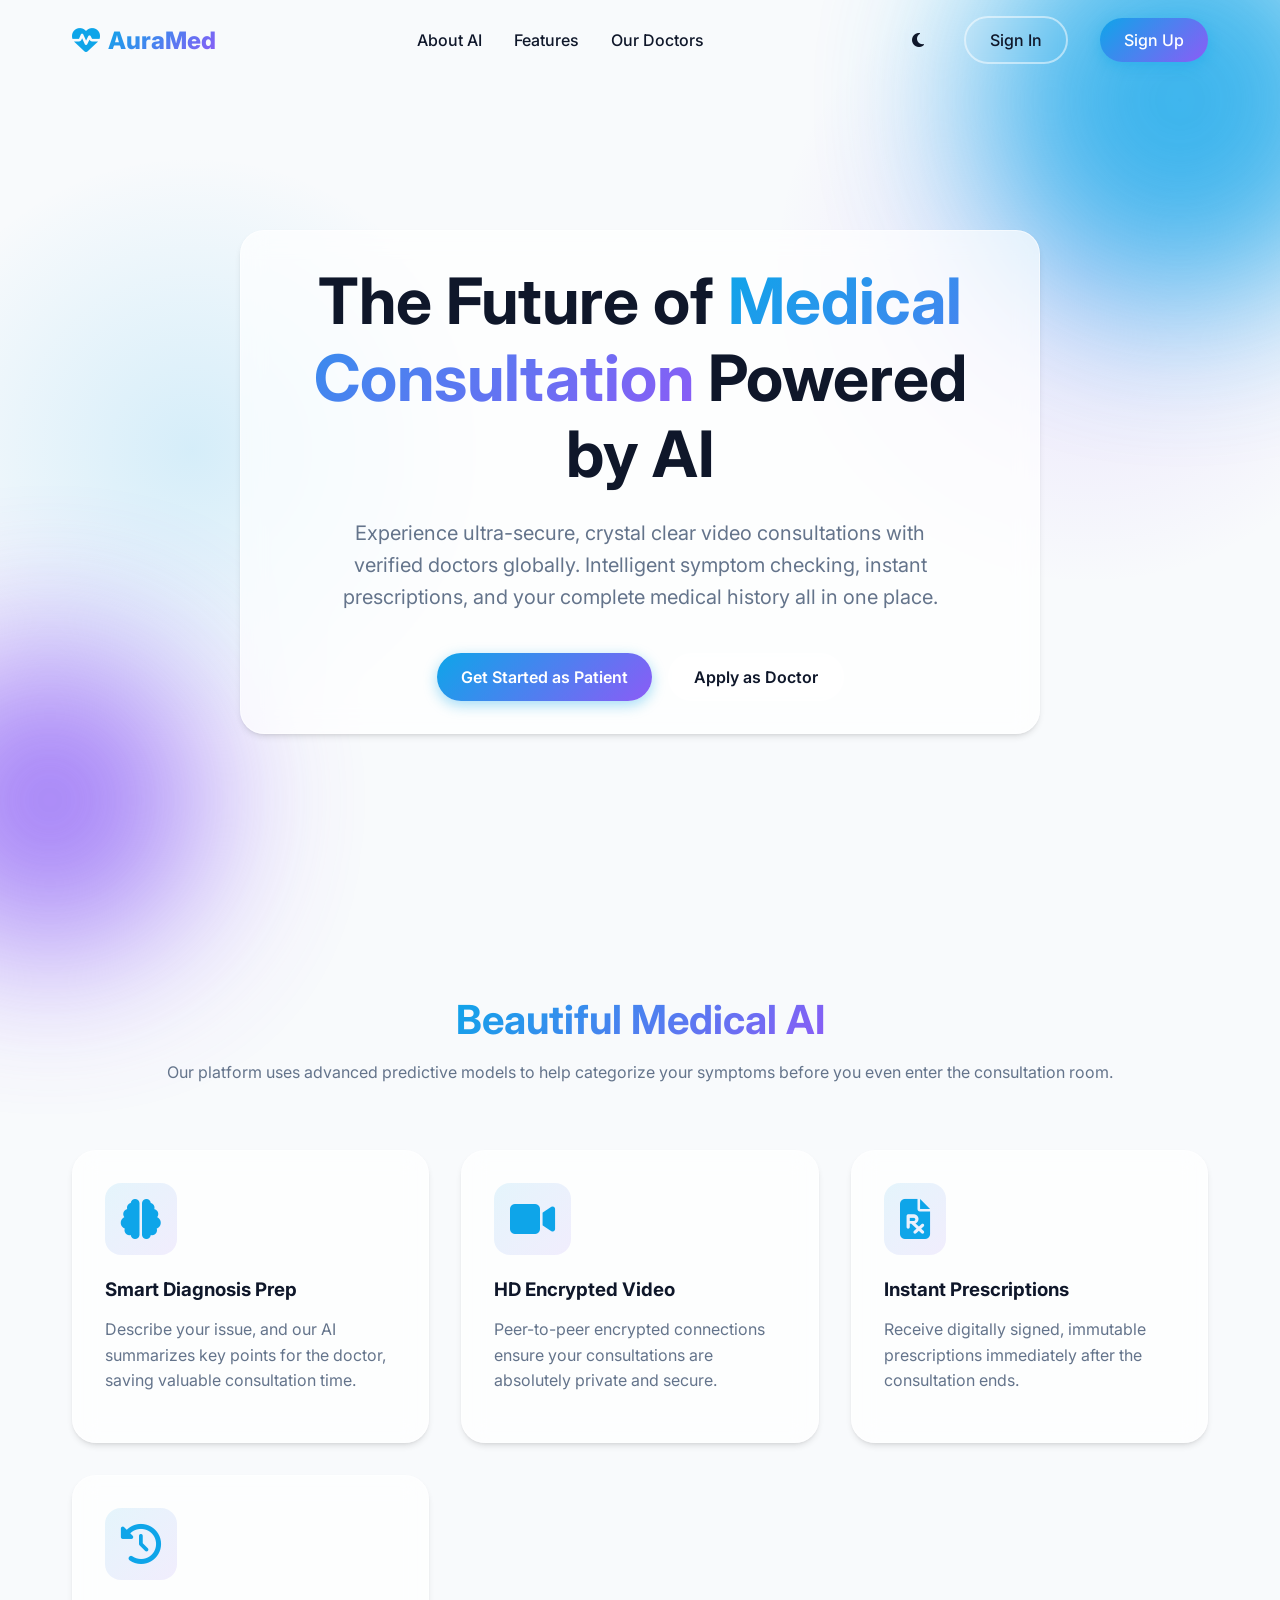
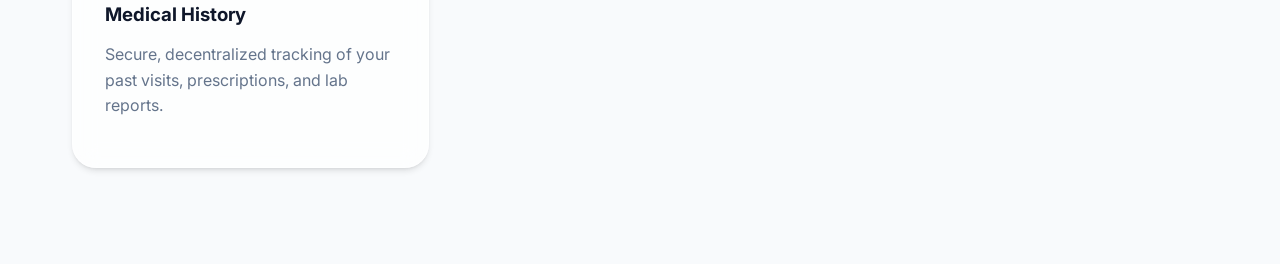
==== index.html @ 7fa6e5ea "feat: initialize frontend project with landing, login, and signup pages" ====
<!DOCTYPE html>
<html lang="en">
<head>
    <meta charset="UTF-8">
    <meta name="viewport" content="width=device-width, initial-scale=1.0">
    <title>AuraMed - Telemedicine Video Consultation Platform</title>
    
    <!-- Google Fonts -->
    <link rel="preconnect" href="https://fonts.googleapis.com">
    <link rel="preconnect" href="https://fonts.gstatic.com" crossorigin>
    <link href="https://fonts.googleapis.com/css2?family=Inter:wght@300;400;500;600;700;800&display=swap" rel="stylesheet">
    
    <!-- FontAwesome for Icons -->
    <link rel="stylesheet" href="https://cdnjs.cloudflare.com/ajax/libs/font-awesome/6.4.0/css/all.min.css">
    
    <!-- Main Styles -->
    <link rel="stylesheet" href="css/style.css">
</head>
<body data-theme="light">
    <!-- Animated Background Blobs -->
    <div class="blob blob-1"></div>
    <div class="blob blob-2"></div>

    <!-- Navigation Bar -->
    <nav id="navbar">
        <div class="nav-container">
            <a href="index.html" class="logo">
                <i class="fa-solid fa-heart-pulse"></i>
                <span class="text-gradient">AuraMed</span>
            </a>
            
            <div class="nav-links">
                <a href="#about">About AI</a>
                <a href="#features">Features</a>
                <a href="#doctors">Our Doctors</a>
            </div>
            
            <div class="nav-links">
                <button id="theme-toggle" class="btn btn-outline" style="border: none; padding: 0.5rem;"><i class="fa-solid fa-moon"></i></button>
                <a href="login.html" class="btn btn-outline">Sign In</a>
                <a href="signup.html" class="btn btn-primary">Sign Up</a>
            </div>
        </div>
    </nav>

    <!-- Hero Section -->
    <section class="hero" id="home">
        <div class="hero-content glass-card glass">
            <h1>The Future of <span class="text-gradient">Medical Consultation</span> Powered by AI</h1>
            <p>Experience ultra-secure, crystal clear video consultations with verified doctors globally. Intelligent symptom checking, instant prescriptions, and your complete medical history all in one place.</p>
            <div class="hero-buttons">
                <a href="signup.html" class="btn btn-primary">Get Started as Patient</a>
                <a href="signup.html?role=doctor" class="btn btn-outline">Apply as Doctor</a>
            </div>
        </div>
    </section>

    <!-- Medical AI About Section -->
    <section class="features" id="about">
        <div class="section-title">
            <h2><span class="text-gradient">Beautiful Medical AI</span></h2>
            <p>Our platform uses advanced predictive models to help categorize your symptoms before you even enter the consultation room.</p>
        </div>
        
        <div class="features-grid">
            <div class="feature-card glass-card glass">
                <i class="fa-solid fa-brain"></i>
                <h3>Smart Diagnosis Prep</h3>
                <p>Describe your issue, and our AI summarizes key points for the doctor, saving valuable consultation time.</p>
            </div>
            <div class="feature-card glass-card glass">
                <i class="fa-solid fa-video"></i>
                <h3>HD Encrypted Video</h3>
                <p>Peer-to-peer encrypted connections ensure your consultations are absolutely private and secure.</p>
            </div>
            <div class="feature-card glass-card glass">
                <i class="fa-solid fa-file-prescription"></i>
                <h3>Instant Prescriptions</h3>
                <p>Receive digitally signed, immutable prescriptions immediately after the consultation ends.</p>
            </div>
            <div class="feature-card glass-card glass">
                <i class="fa-solid fa-clock-rotate-left"></i>
                <h3>Medical History</h3>
                <p>Secure, decentralized tracking of your past visits, prescriptions, and lab reports.</p>
            </div>
        </div>
    </section>

    <!-- Scripts -->
    <script src="js/main.js"></script>
</body>
</html>
---- css/style.css ----
:root {
  --primary: #0ea5e9;
  --primary-hover: #0284c7;
  --secondary: #8b5cf6;
  --accent: #2dd4bf;
  --background: #f8fafc;
  --surface: rgba(255, 255, 255, 0.7);
  --glass-border: rgba(255, 255, 255, 0.5);
  --text-main: #0f172a;
  --text-muted: #64748b;
  --shadow-sm: 0 1px 2px 0 rgb(0 0 0 / 0.05);
  --shadow-md: 0 4px 6px -1px rgb(0 0 0 / 0.1), 0 2px 4px -2px rgb(0 0 0 / 0.1);
  --shadow-lg: 0 10px 15px -3px rgb(0 0 0 / 0.1), 0 4px 6px -4px rgb(0 0 0 / 0.1);
  --shadow-glow: 0 0 20px rgba(14, 165, 233, 0.3);
  --radius-md: 0.5rem;
  --radius-lg: 1rem;
  --radius-xl: 1.5rem;
}

[data-theme="dark"] {
  --primary: #38bdf8;
  --primary-hover: #0ea5e9;
  --secondary: #a78bfa;
  --accent: #2dd4bf;
  --background: #0f172a;
  --surface: rgba(30, 41, 59, 0.7);
  --glass-border: rgba(255, 255, 255, 0.1);
  --text-main: #f8fafc;
  --text-muted: #94a3b8;
  --shadow-glow: 0 0 30px rgba(56, 189, 248, 0.2);
}

* {
  margin: 0;
  padding: 0;
  box-sizing: border-box;
  font-family: 'Inter', -apple-system, BlinkMacSystemFont, "Segoe UI", Roboto, Helvetica, Arial, sans-serif;
}

body {
  background-color: var(--background);
  color: var(--text-main);
  min-height: 100vh;
  overflow-x: hidden;
  transition: background-color 0.3s ease, color 0.3s ease;
  background-image: 
    radial-gradient(circle at 15% 50%, rgba(14, 165, 233, 0.15), transparent 25%),
    radial-gradient(circle at 85% 30%, rgba(139, 92, 246, 0.15), transparent 25%);
  background-attachment: fixed;
}

a {
  text-decoration: none;
  color: inherit;
}

/* Glassmorphism Utilities */
.glass {
  background: var(--surface);
  backdrop-filter: blur(12px);
  -webkit-backdrop-filter: blur(12px);
  border: 1px solid var(--glass-border);
  box-shadow: var(--shadow-md);
}

.glass-card {
  border-radius: var(--radius-xl);
  padding: 2rem;
  transition: transform 0.3s ease, box-shadow 0.3s ease;
}

.glass-card:hover {
  transform: translateY(-5px);
  box-shadow: var(--shadow-lg), var(--shadow-glow);
}

/* Typography */
h1, h2, h3, h4, h5, h6 {
  font-weight: 700;
  line-height: 1.2;
  margin-bottom: 1rem;
}

.text-gradient {
  background: linear-gradient(135deg, var(--primary), var(--secondary));
  -webkit-background-clip: text;
  -webkit-text-fill-color: transparent;
  background-clip: text;
}

p {
  color: var(--text-muted);
  line-height: 1.6;
  margin-bottom: 1rem;
}

/* Buttons */
.btn {
  display: inline-flex;
  align-items: center;
  justify-content: center;
  padding: 0.75rem 1.5rem;
  border-radius: 9999px;
  font-weight: 600;
  cursor: pointer;
  transition: all 0.3s cubic-bezier(0.4, 0, 0.2, 1);
  border: none;
  font-size: 1rem;
}

.btn-primary {
  background: linear-gradient(135deg, var(--primary), var(--secondary));
  color: white;
  box-shadow: 0 4px 14px 0 rgba(14, 165, 233, 0.39);
}

.btn-primary:hover {
  transform: translateY(-2px);
  box-shadow: 0 6px 20px rgba(14, 165, 233, 0.23);
  background: linear-gradient(135deg, var(--primary-hover), #7c3aed);
}

.btn-outline {
  background: transparent;
  color: var(--text-main);
  border: 2px solid var(--glass-border);
  backdrop-filter: blur(4px);
}

.btn-outline:hover {
  background: var(--surface);
  border-color: var(--primary);
  color: var(--primary);
}

/* Navigation */
nav {
  position: fixed;
  top: 0;
  width: 100%;
  z-index: 1000;
  padding: 1rem 0;
  transition: all 0.3s ease;
}

nav.scrolled {
  background: var(--surface);
  backdrop-filter: blur(16px);
  border-bottom: 1px solid var(--glass-border);
  padding: 0.75rem 0;
  box-shadow: var(--shadow-sm);
}

.nav-container {
  max-width: 1200px;
  margin: 0 auto;
  display: flex;
  justify-content: space-between;
  align-items: center;
  padding: 0 2rem;
}

.logo {
  font-size: 1.5rem;
  font-weight: 800;
  display: flex;
  align-items: center;
  gap: 0.5rem;
}

.logo i {
  color: var(--primary);
  font-size: 1.75rem;
}

.nav-links {
  display: flex;
  gap: 2rem;
  align-items: center;
}

.nav-links a {
  font-weight: 500;
  transition: color 0.2s ease;
}

.nav-links a:hover {
  color: var(--primary);
}

/* Hero Section */
.hero {
  min-height: 100vh;
  display: flex;
  align-items: center;
  justify-content: center;
  padding: 6rem 2rem 2rem;
  position: relative;
  overflow: hidden;
}

.hero-content {
  max-width: 800px;
  text-align: center;
  z-index: 10;
  animation: fadeIn 1s ease-out;
}

.hero h1 {
  font-size: clamp(2.5rem, 5vw, 4.5rem);
  margin-bottom: 1.5rem;
}

.hero p {
  font-size: 1.25rem;
  max-width: 600px;
  margin: 0 auto 2.5rem;
}

.hero-buttons {
  display: flex;
  gap: 1rem;
  justify-content: center;
}

.blob {
  position: absolute;
  filter: blur(80px);
  z-index: -1;
  opacity: 0.8;
  animation: float 20s infinite alternate;
}

.blob-1 {
  background: var(--primary);
  width: 400px;
  height: 400px;
  border-radius: 50%;
  top: -100px;
  right: -100px;
}

.blob-2 {
  background: var(--secondary);
  width: 300px;
  height: 300px;
  border-radius: 50%;
  bottom: -50px;
  left: -100px;
  animation-delay: -10s;
}

/* Features Section */
.features {
  padding: 6rem 2rem;
  max-width: 1200px;
  margin: 0 auto;
}

.section-title {
  text-align: center;
  margin-bottom: 4rem;
}

.section-title h2 {
  font-size: 2.5rem;
}

.features-grid {
  display: grid;
  grid-template-columns: repeat(auto-fit, minmax(300px, 1fr));
  gap: 2rem;
}

.feature-card i {
  font-size: 2.5rem;
  color: var(--primary);
  margin-bottom: 1.5rem;
  background: linear-gradient(135deg, rgba(14, 165, 233, 0.1), rgba(139, 92, 246, 0.1));
  padding: 1rem;
  border-radius: var(--radius-lg);
  display: inline-block;
}

/* Authentication Pages */
.auth-container {
  min-height: 100vh;
  display: flex;
  align-items: center;
  justify-content: center;
  padding: 2rem;
}

.auth-card {
  width: 100%;
  max-width: 480px;
  text-align: center;
}

.auth-card .logo {
  justify-content: center;
  margin-bottom: 2rem;
}

.auth-form {
  display: flex;
  flex-direction: column;
  gap: 1.5rem;
  text-align: left;
}

.form-group {
  display: flex;
  flex-direction: column;
  gap: 0.5rem;
}

.form-group label {
  font-weight: 500;
  font-size: 0.9rem;
}

.form-group input, .form-group select {
  width: 100%;
  padding: 0.75rem 1rem;
  border: 1px solid var(--glass-border);
  border-radius: var(--radius-md);
  background: rgba(255, 255, 255, 0.5);
  color: var(--text-main);
  font-size: 1rem;
  transition: all 0.3s ease;
  backdrop-filter: blur(4px);
}
[data-theme="dark"] .form-group input, [data-theme="dark"] .form-group select {
   background: rgba(0, 0, 0, 0.2);
}

.form-group input:focus, .form-group select:focus {
  outline: none;
  border-color: var(--primary);
  box-shadow: 0 0 0 3px rgba(14, 165, 233, 0.2);
  background: var(--surface);
}

.form-options {
  display: flex;
  justify-content: space-between;
  font-size: 0.9rem;
}

.form-options a {
  color: var(--primary);
  font-weight: 500;
}

.auth-card .btn {
  width: 100%;
  margin-top: 1rem;
}

.auth-footer {
  margin-top: 2rem;
  font-size: 0.9rem;
}

.auth-footer a {
  color: var(--primary);
  font-weight: 600;
}

/* Animations */
@keyframes fadeIn {
  from { opacity: 0; transform: translateY(20px); }
  to { opacity: 1; transform: translateY(0); }
}

@keyframes float {
  0% { transform: translate(0, 0) scale(1); }
  33% { transform: translate(30px, -50px) scale(1.1); }
  66% { transform: translate(-20px, 20px) scale(0.9); }
  100% { transform: translate(0, 0) scale(1); }
}

/* Responsive */
@media (max-width: 768px) {
  .nav-links {
    display: none; /* simple hidden nav on mobile for now */
  }
  
  .hero h1 {
    font-size: 2.5rem;
  }
  
  .hero-buttons {
    flex-direction: column;
  }
}
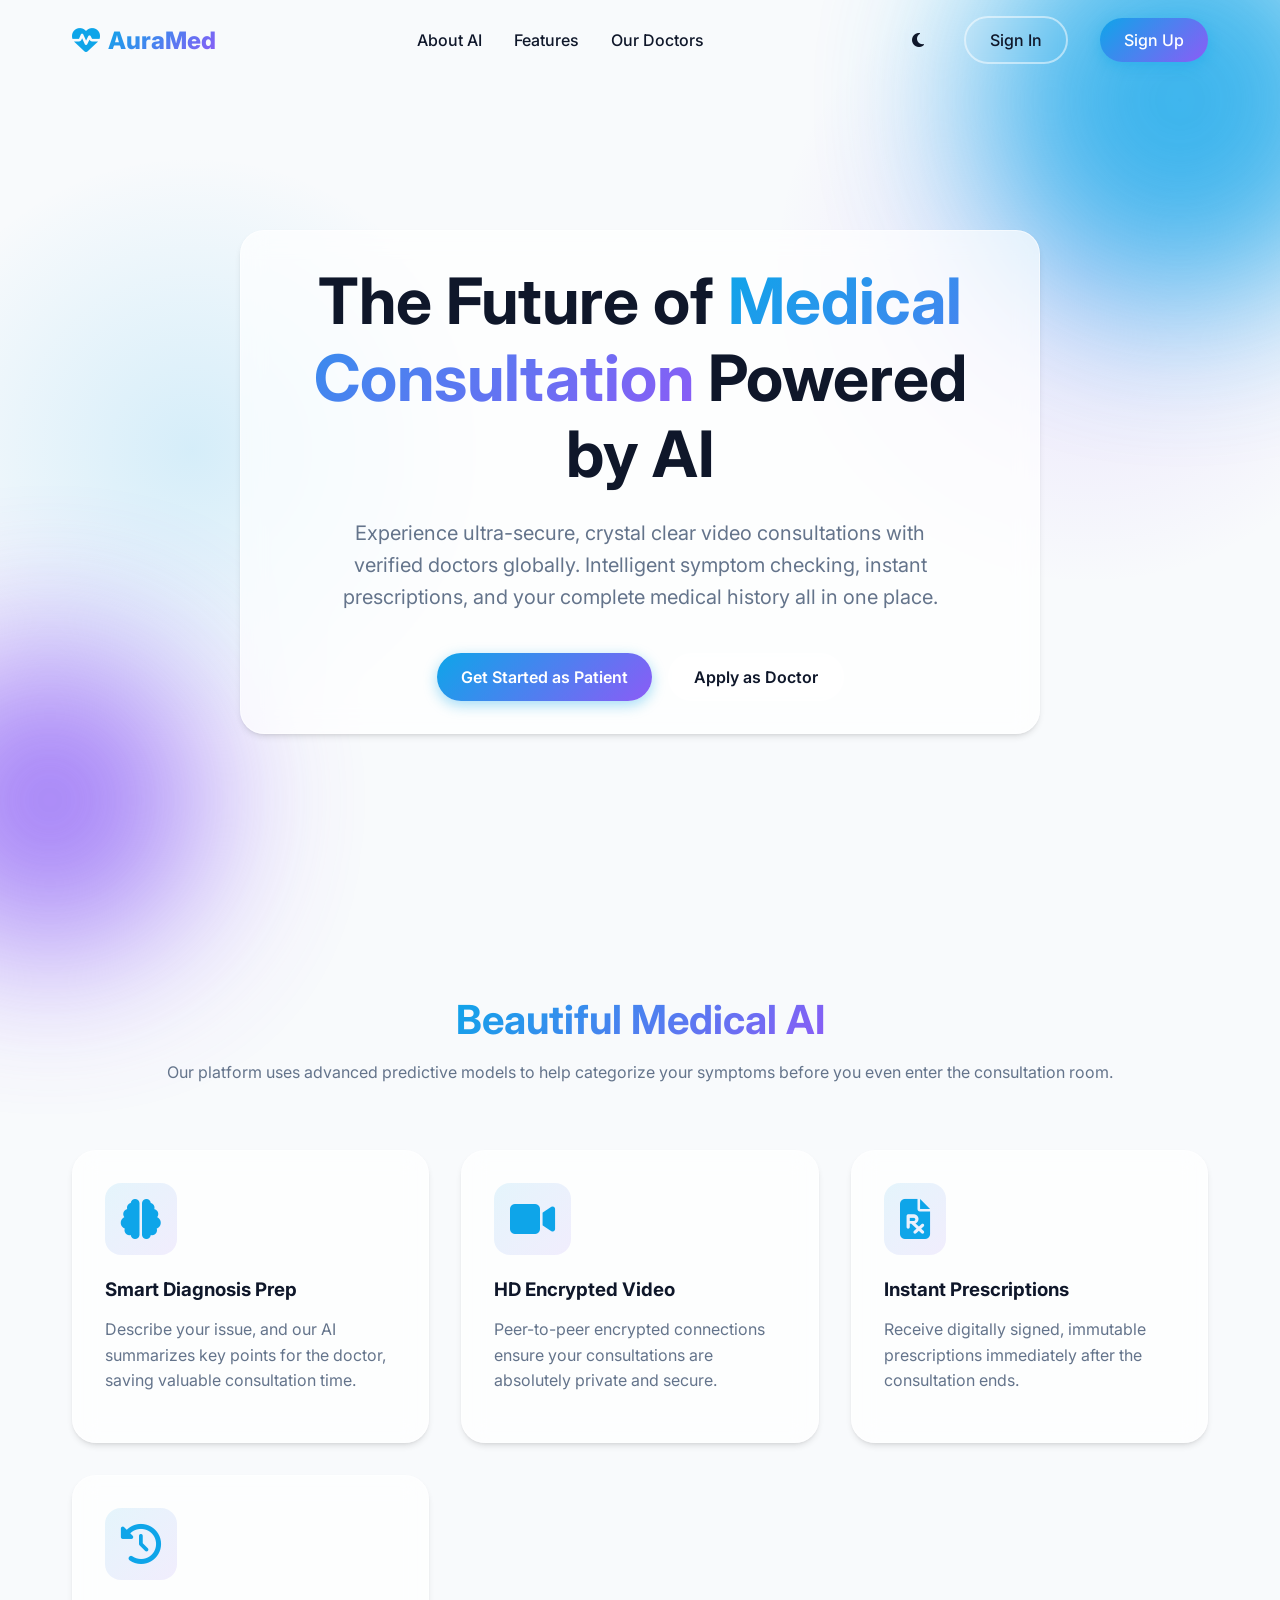
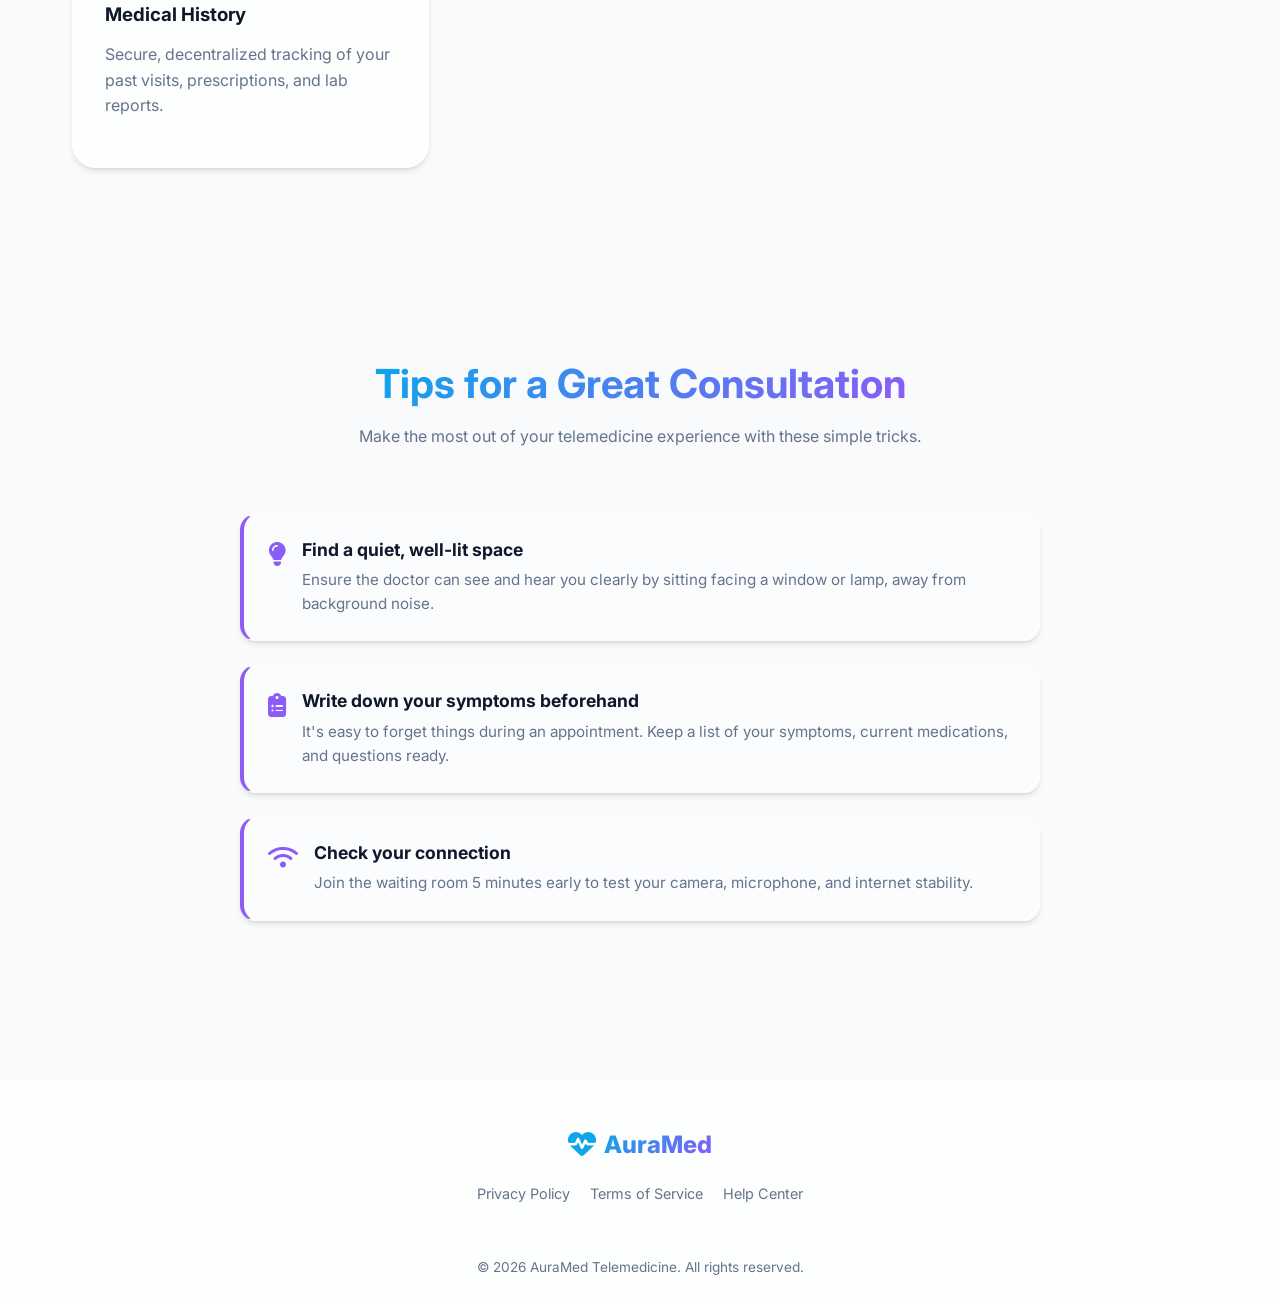
==== commit 6dbc6114: "feat: implement admin login portal with centralized CSS styling and shared JS utilities" ====
--- a/index.html
+++ b/index.html
@@ -86,6 +86,58 @@
         </div>
     </section>
 
+    <!-- Patient Tips Series -->
+    <section class="features" id="tips">
+        <div class="section-title">
+            <h2><span class="text-gradient">Tips for a Great Consultation</span></h2>
+            <p>Make the most out of your telemedicine experience with these simple tricks.</p>
+        </div>
+        
+        <div class="tips-grid">
+            <div class="tip-item glass">
+                <i class="fa-solid fa-lightbulb"></i>
+                <div class="tip-item-content">
+                    <h3>Find a quiet, well-lit space</h3>
+                    <p>Ensure the doctor can see and hear you clearly by sitting facing a window or lamp, away from background noise.</p>
+                </div>
+            </div>
+            <div class="tip-item glass">
+                <i class="fa-solid fa-clipboard-list"></i>
+                <div class="tip-item-content">
+                    <h3>Write down your symptoms beforehand</h3>
+                    <p>It's easy to forget things during an appointment. Keep a list of your symptoms, current medications, and questions ready.</p>
+                </div>
+            </div>
+            <div class="tip-item glass">
+                <i class="fa-solid fa-wifi"></i>
+                <div class="tip-item-content">
+                    <h3>Check your connection</h3>
+                    <p>Join the waiting room 5 minutes early to test your camera, microphone, and internet stability.</p>
+                </div>
+            </div>
+        </div>
+    </section>
+
+    <!-- Footer -->
+    <footer>
+        <div class="footer-content">
+            <a href="index.html" class="logo">
+                <i class="fa-solid fa-heart-pulse"></i>
+                <span class="text-gradient">AuraMed</span>
+            </a>
+            
+            <div class="footer-links">
+                <a href="#">Privacy Policy</a>
+                <a href="#">Terms of Service</a>
+                <a href="#">Help Center</a>
+            </div>
+            
+            <div class="footer-bottom">
+                &copy; <script>document.write(new Date().getFullYear())</script> AuraMed Telemedicine. All rights reserved.
+            </div>
+        </div>
+    </footer>
+
     <!-- Scripts -->
     <script src="js/main.js"></script>
 </body>
--- a/css/style.css
+++ b/css/style.css
@@ -395,3 +395,84 @@
     flex-direction: column;
   }
 }
+
+/* Footer Section */
+footer {
+  background: var(--surface);
+  backdrop-filter: blur(16px);
+  border-top: 1px solid var(--glass-border);
+  padding: 3rem 2rem 1.5rem;
+  margin-top: 4rem;
+  text-align: center;
+}
+
+.footer-content {
+  max-width: 1200px;
+  margin: 0 auto;
+  display: flex;
+  flex-direction: column;
+  gap: 1.5rem;
+  align-items: center;
+}
+
+.footer-links a {
+  color: var(--text-muted);
+  font-size: 0.9rem;
+  margin: 0 0.5rem;
+  transition: color 0.2s;
+}
+
+.footer-links a:hover {
+  color: var(--primary);
+}
+
+.footer-bottom {
+  margin-top: 2rem;
+  font-size: 0.85rem;
+  color: var(--text-muted);
+}
+
+/* Tips Section */
+.tips-grid {
+  display: flex;
+  flex-direction: column;
+  gap: 1.5rem;
+  max-width: 800px;
+  margin: 0 auto;
+}
+
+.tip-item {
+  display: flex;
+  align-items: flex-start;
+  gap: 1rem;
+  padding: 1.5rem;
+  background: rgba(255, 255, 255, 0.4);
+  border-radius: var(--radius-lg);
+  border-left: 4px solid var(--secondary);
+  transition: transform 0.2s ease;
+}
+
+[data-theme="dark"] .tip-item {
+  background: rgba(30, 41, 59, 0.4);
+}
+
+.tip-item:hover {
+  transform: translateX(5px);
+}
+
+.tip-item i {
+  font-size: 1.5rem;
+  color: var(--secondary);
+  margin-top: 0.2rem;
+}
+
+.tip-item-content h3 {
+  font-size: 1.1rem;
+  margin-bottom: 0.5rem;
+}
+
+.tip-item-content p {
+  margin-bottom: 0;
+  font-size: 0.95rem;
+}
+
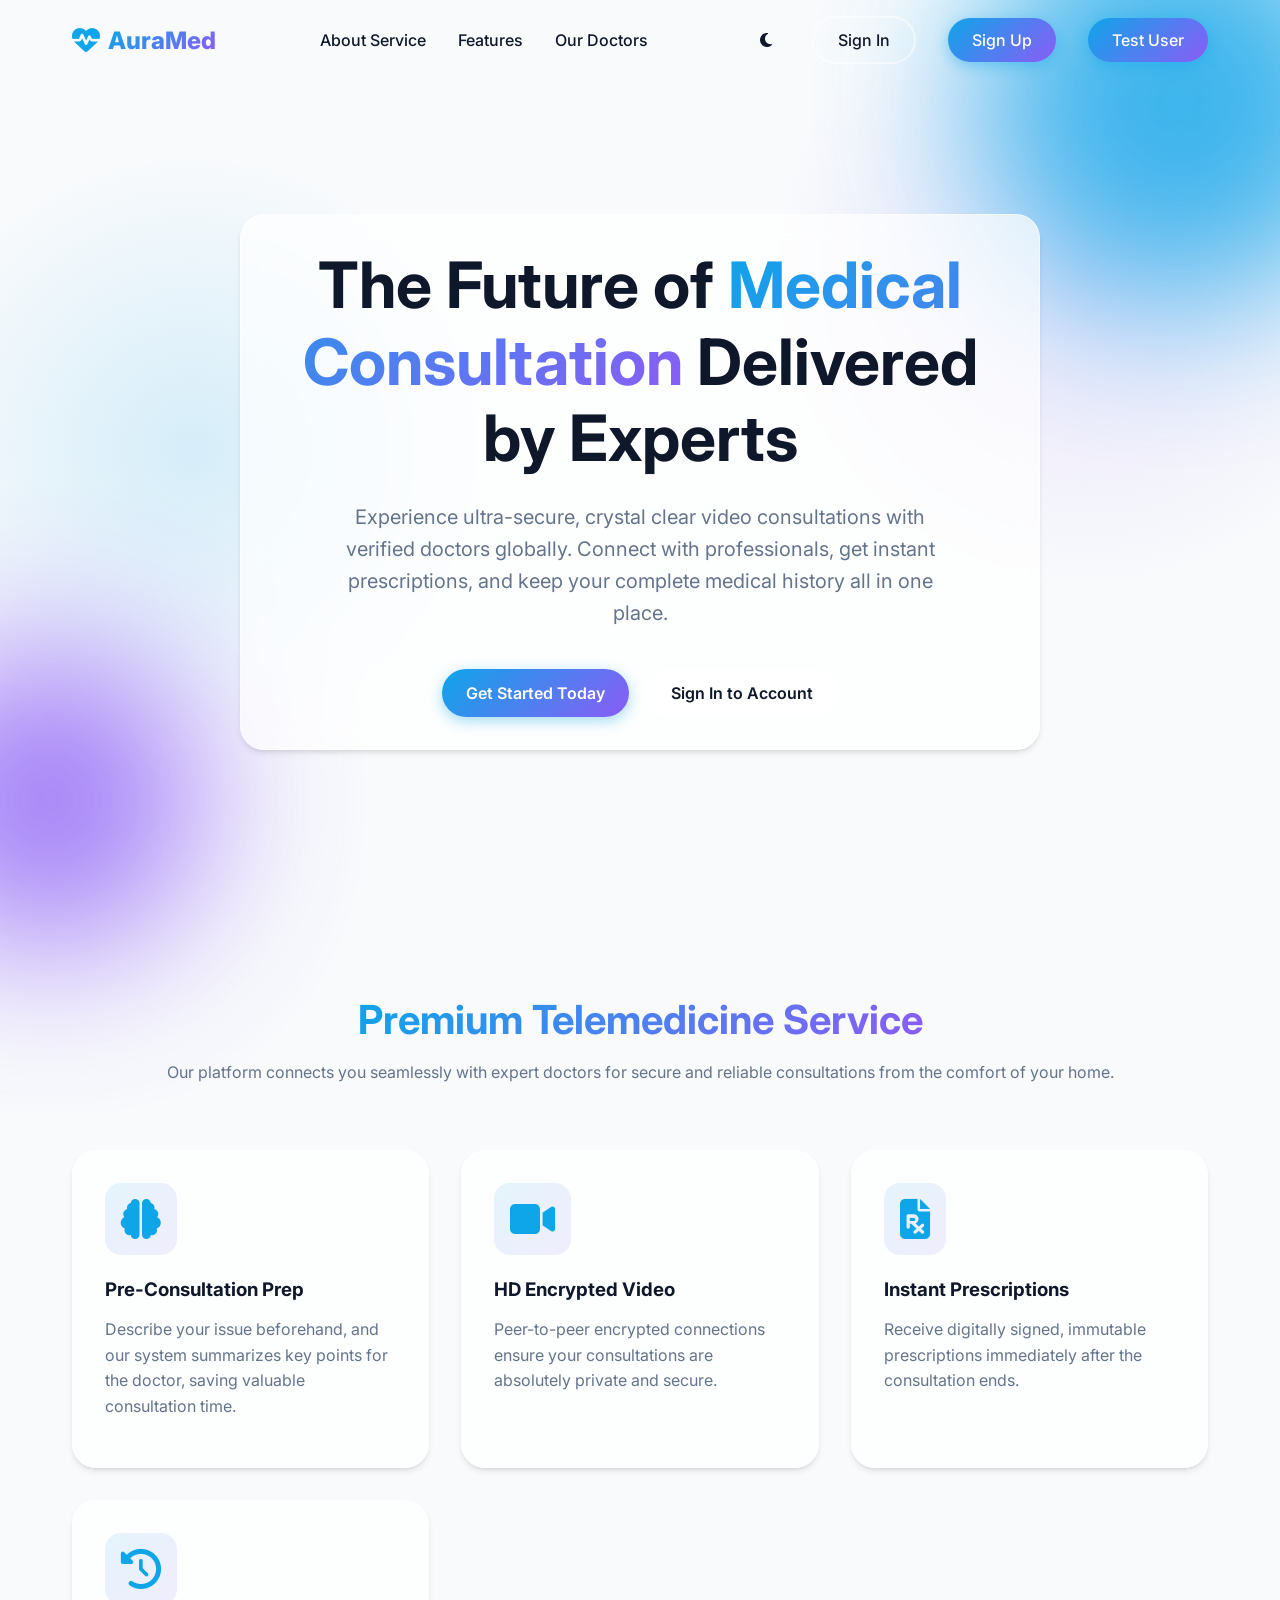
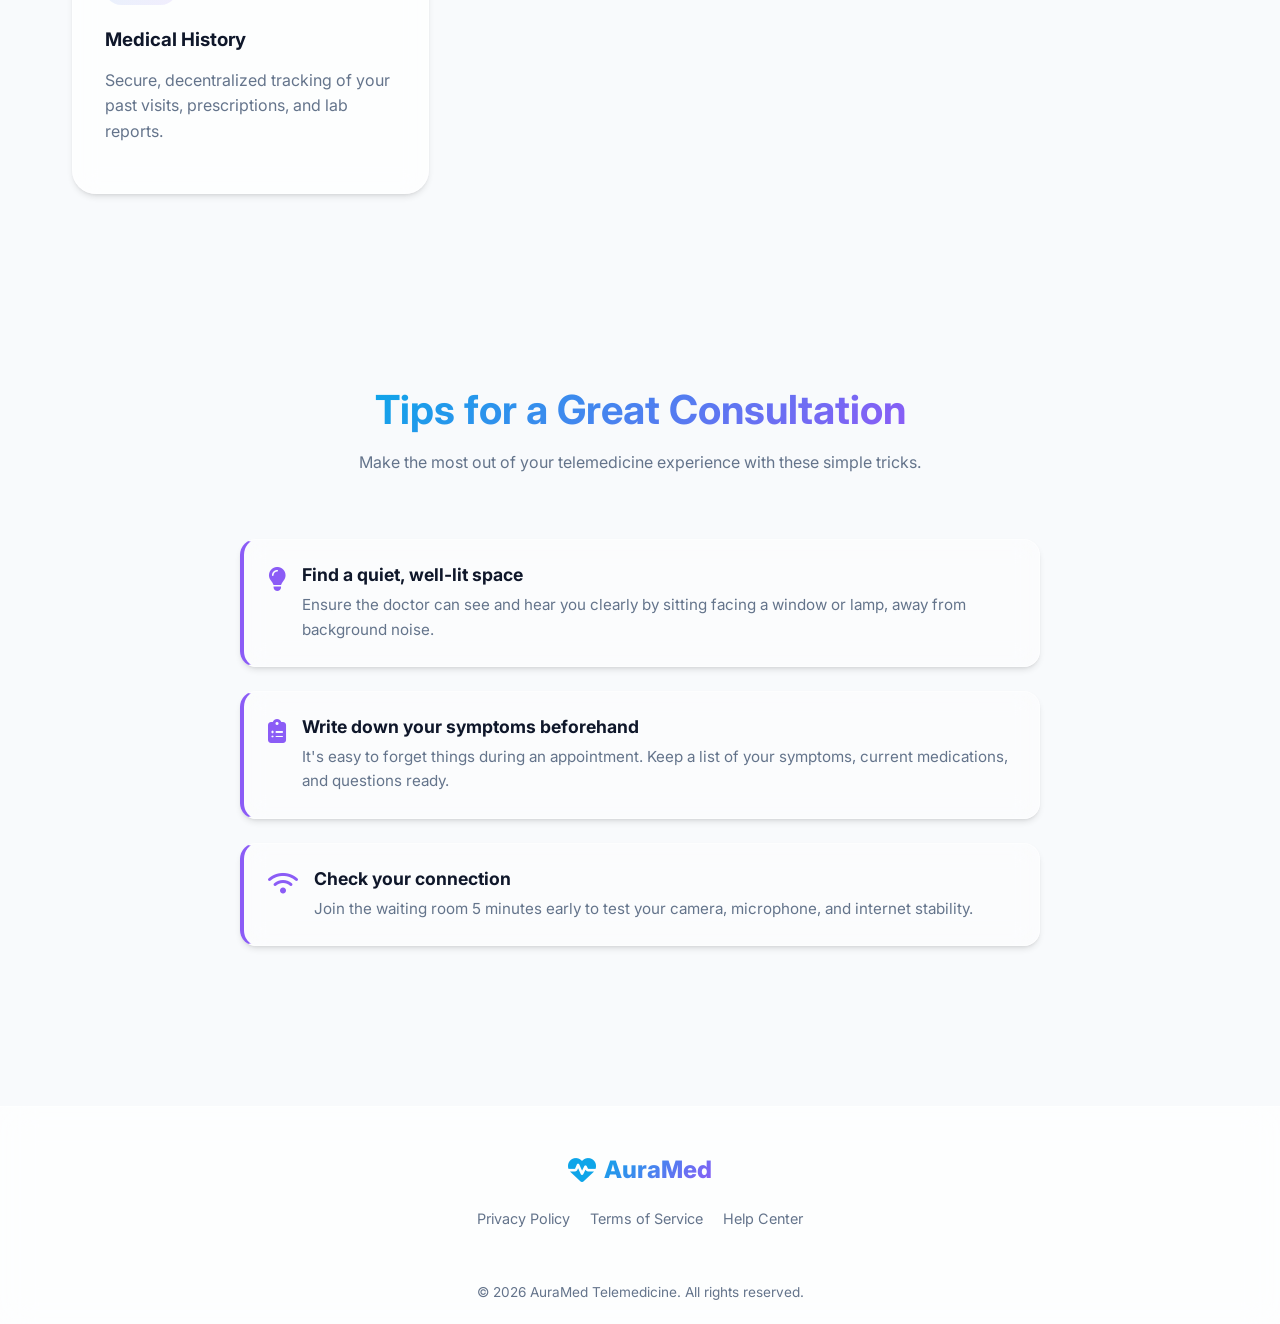
==== commit f134c1f0: "refactor: update authentication UI with doctor approval notices, remove admin-login, and add TestUse" ====
--- a/index.html
+++ b/index.html
@@ -30,15 +30,18 @@
             </a>
             
             <div class="nav-links">
-                <a href="#about">About AI</a>
+                <a href="#about">About Service</a>
                 <a href="#features">Features</a>
                 <a href="#doctors">Our Doctors</a>
+
             </div>
             
             <div class="nav-links">
                 <button id="theme-toggle" class="btn btn-outline" style="border: none; padding: 0.5rem;"><i class="fa-solid fa-moon"></i></button>
                 <a href="login.html" class="btn btn-outline">Sign In</a>
                 <a href="signup.html" class="btn btn-primary">Sign Up</a>
+                <a href="TestUser.html" class="btn btn-primary">Test User</a>
+
             </div>
         </div>
     </nav>
@@ -46,27 +49,27 @@
     <!-- Hero Section -->
     <section class="hero" id="home">
         <div class="hero-content glass-card glass">
-            <h1>The Future of <span class="text-gradient">Medical Consultation</span> Powered by AI</h1>
-            <p>Experience ultra-secure, crystal clear video consultations with verified doctors globally. Intelligent symptom checking, instant prescriptions, and your complete medical history all in one place.</p>
+            <h1>The Future of <span class="text-gradient">Medical Consultation</span> Delivered by Experts</h1>
+            <p>Experience ultra-secure, crystal clear video consultations with verified doctors globally. Connect with professionals, get instant prescriptions, and keep your complete medical history all in one place.</p>
             <div class="hero-buttons">
-                <a href="signup.html" class="btn btn-primary">Get Started as Patient</a>
-                <a href="signup.html?role=doctor" class="btn btn-outline">Apply as Doctor</a>
+                <a href="signup.html" class="btn btn-primary">Get Started Today</a>
+                <a href="login.html" class="btn btn-outline">Sign In to Account</a>
             </div>
         </div>
     </section>
 
-    <!-- Medical AI About Section -->
+    <!-- Medical Service About Section -->
     <section class="features" id="about">
         <div class="section-title">
-            <h2><span class="text-gradient">Beautiful Medical AI</span></h2>
-            <p>Our platform uses advanced predictive models to help categorize your symptoms before you even enter the consultation room.</p>
+            <h2><span class="text-gradient">Premium Telemedicine Service</span></h2>
+            <p>Our platform connects you seamlessly with expert doctors for secure and reliable consultations from the comfort of your home.</p>
         </div>
         
         <div class="features-grid">
             <div class="feature-card glass-card glass">
                 <i class="fa-solid fa-brain"></i>
-                <h3>Smart Diagnosis Prep</h3>
-                <p>Describe your issue, and our AI summarizes key points for the doctor, saving valuable consultation time.</p>
+                <h3>Pre-Consultation Prep</h3>
+                <p>Describe your issue beforehand, and our system summarizes key points for the doctor, saving valuable consultation time.</p>
             </div>
             <div class="feature-card glass-card glass">
                 <i class="fa-solid fa-video"></i>
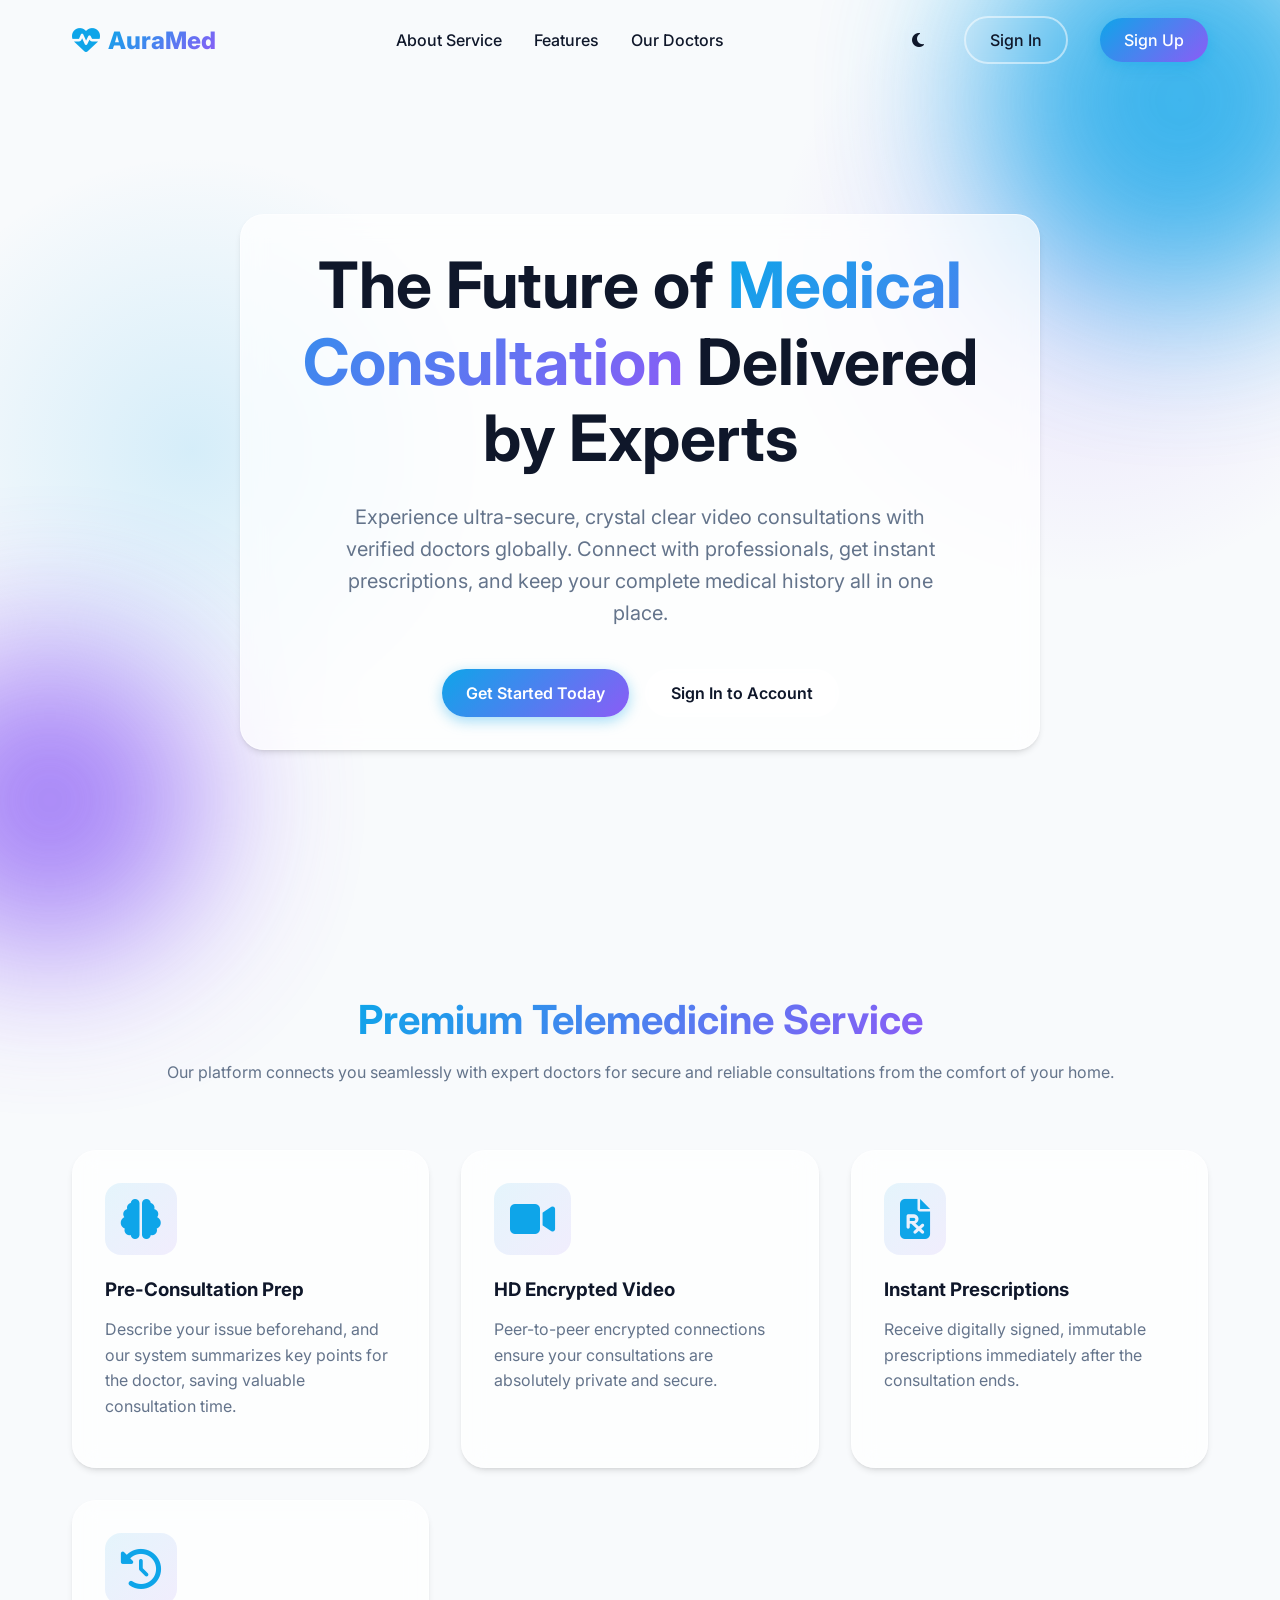
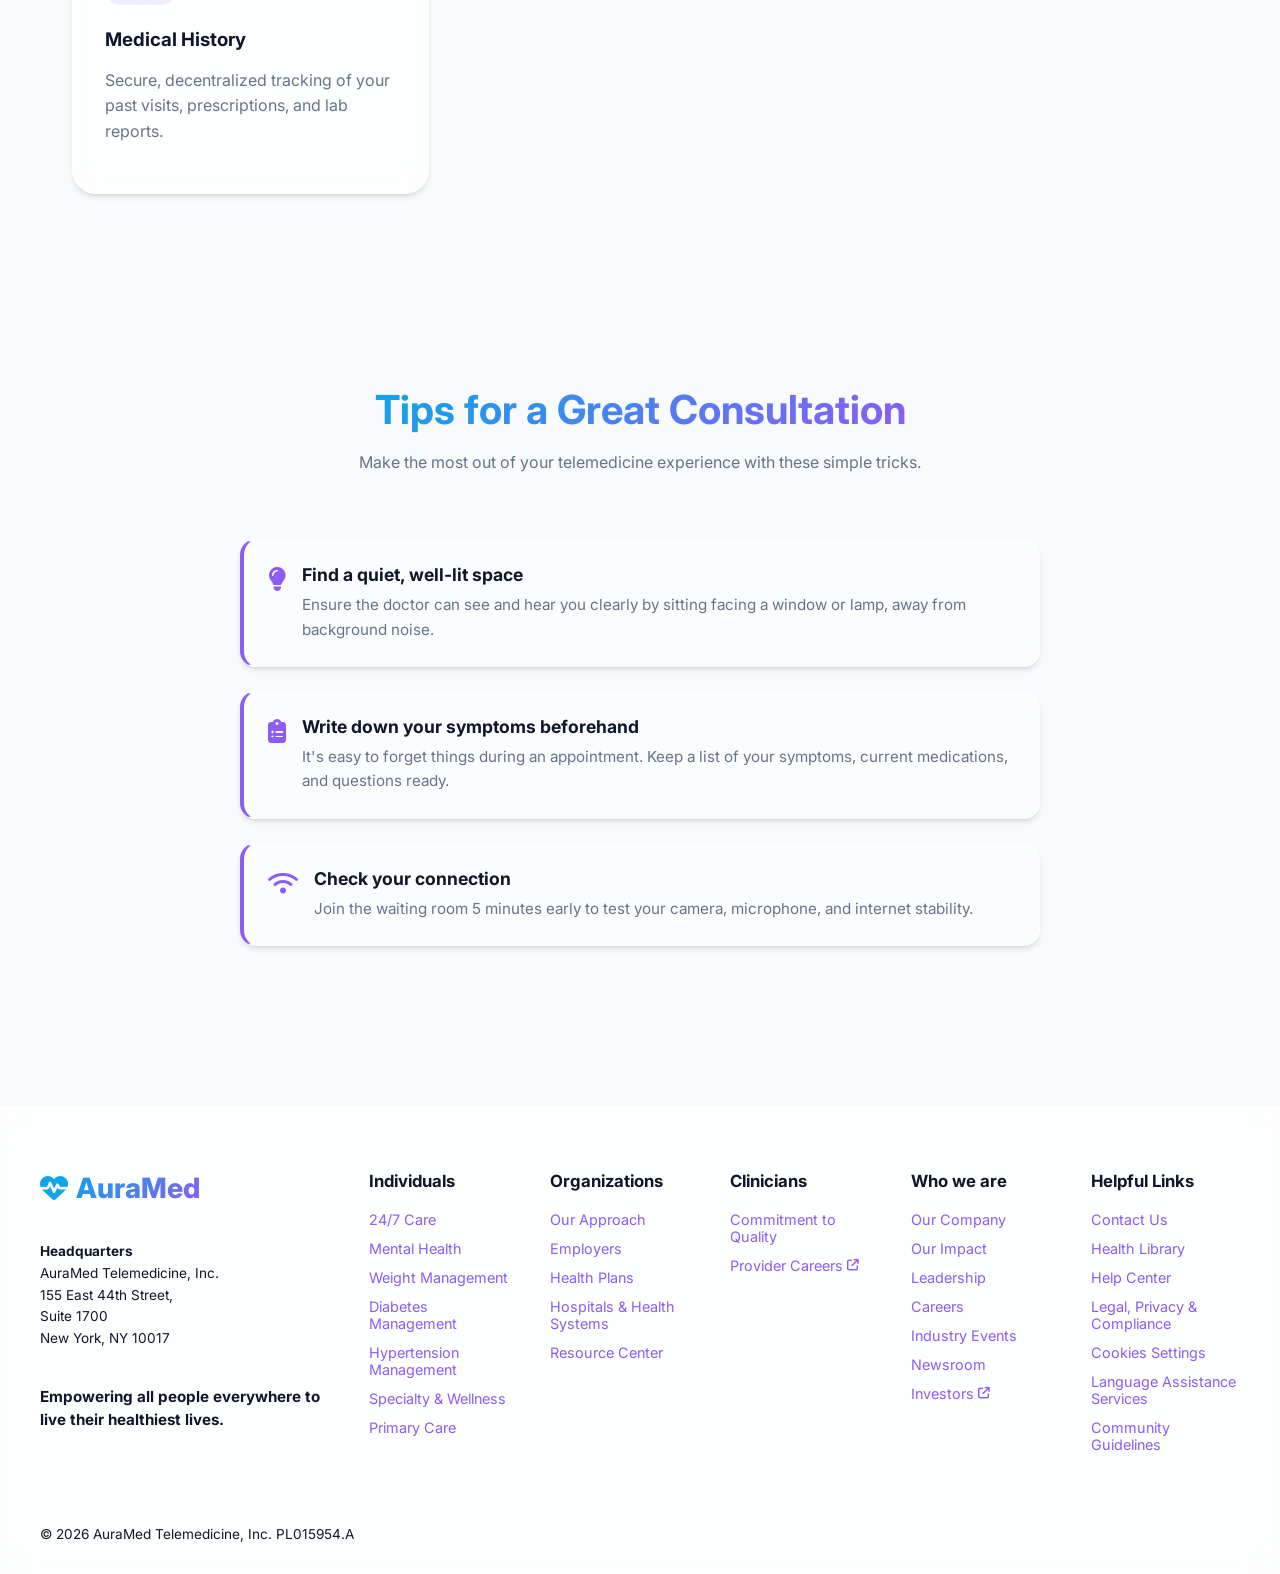
==== commit dd59175b: "feat: implement global CSS styling and overhaul footer layout while removing legacy test page" ====
--- a/index.html
+++ b/index.html
@@ -33,15 +33,12 @@
                 <a href="#about">About Service</a>
                 <a href="#features">Features</a>
                 <a href="#doctors">Our Doctors</a>
-
             </div>
             
             <div class="nav-links">
                 <button id="theme-toggle" class="btn btn-outline" style="border: none; padding: 0.5rem;"><i class="fa-solid fa-moon"></i></button>
                 <a href="login.html" class="btn btn-outline">Sign In</a>
                 <a href="signup.html" class="btn btn-primary">Sign Up</a>
-                <a href="TestUser.html" class="btn btn-primary">Test User</a>
-
             </div>
         </div>
     </nav>
@@ -122,22 +119,76 @@
     </section>
 
     <!-- Footer -->
-    <footer>
-        <div class="footer-content">
-            <a href="index.html" class="logo">
-                <i class="fa-solid fa-heart-pulse"></i>
-                <span class="text-gradient">AuraMed</span>
-            </a>
-            
-            <div class="footer-links">
-                <a href="#">Privacy Policy</a>
-                <a href="#">Terms of Service</a>
-                <a href="#">Help Center</a>
+    <footer class="main-footer">
+        <div class="footer-container">
+            <div class="footer-col brand-col">
+                <a href="index.html" class="logo">
+                    <i class="fa-solid fa-heart-pulse"></i>
+                    <span class="text-gradient">AuraMed</span>
+                </a>
+                <div class="company-address">
+                    <strong>Headquarters</strong><br>
+                    AuraMed Telemedicine, Inc.<br>
+                    155 East 44th Street,<br>
+                    Suite 1700<br>
+                    New York, NY 10017
+                </div>
+                <div class="mission-text">
+                    <strong>Empowering all people everywhere to live their healthiest lives.</strong>
+                </div>
             </div>
             
-            <div class="footer-bottom">
-                &copy; <script>document.write(new Date().getFullYear())</script> AuraMed Telemedicine. All rights reserved.
+            <div class="footer-col">
+                <h4>Individuals</h4>
+                <a href="#">24/7 Care</a>
+                <a href="#">Mental Health</a>
+                <a href="#">Weight Management</a>
+                <a href="#">Diabetes Management</a>
+                <a href="#">Hypertension Management</a>
+                <a href="#">Specialty & Wellness</a>
+                <a href="#">Primary Care</a>
             </div>
+
+            <div class="footer-col">
+                <h4>Organizations</h4>
+                <a href="#">Our Approach</a>
+                <a href="#">Employers</a>
+                <a href="#">Health Plans</a>
+                <a href="#">Hospitals & Health Systems</a>
+                <a href="#">Resource Center</a>
+            </div>
+
+            <div class="footer-col">
+                <h4>Clinicians</h4>
+                <a href="#">Commitment to Quality</a>
+                <a href="#">Provider Careers <i class="fa-solid fa-arrow-up-right-from-square" style="font-size: 0.8em; margin-left: 4px;"></i></a>
+            </div>
+
+            <div class="footer-col">
+                <h4>Who we are</h4>
+                <a href="#">Our Company</a>
+                <a href="#">Our Impact</a>
+                <a href="#">Leadership</a>
+                <a href="#">Careers</a>
+                <a href="#">Industry Events</a>
+                <a href="#">Newsroom</a>
+                <a href="#">Investors <i class="fa-solid fa-arrow-up-right-from-square" style="font-size: 0.8em; margin-left: 4px;"></i></a>
+            </div>
+
+            <div class="footer-col">
+                <h4>Helpful Links</h4>
+                <a href="#">Contact Us</a>
+                <a href="#">Health Library</a>
+                <a href="#">Help Center</a>
+                <a href="#">Legal, Privacy & Compliance</a>
+                <a href="#">Cookies Settings</a>
+                <a href="#">Language Assistance Services</a>
+                <a href="#">Community Guidelines</a>
+            </div>
+        </div>
+        
+        <div class="footer-bottom-bar">
+            &copy; <script>document.write(new Date().getFullYear())</script> AuraMed Telemedicine, Inc. PL015954.A
         </div>
     </footer>
 
--- a/css/style.css
+++ b/css/style.css
@@ -397,39 +397,94 @@
 }
 
 /* Footer Section */
-footer {
+.main-footer {
   background: var(--surface);
   backdrop-filter: blur(16px);
   border-top: 1px solid var(--glass-border);
-  padding: 3rem 2rem 1.5rem;
+  padding: 4rem 2rem 2rem;
   margin-top: 4rem;
-  text-align: center;
-}
-
-.footer-content {
+}
+
+.footer-container {
   max-width: 1200px;
   margin: 0 auto;
+  display: grid;
+  grid-template-columns: 2fr repeat(5, 1fr);
+  gap: 2rem;
+  align-items: start;
+  text-align: left;
+}
+
+.footer-col {
   display: flex;
   flex-direction: column;
-  gap: 1.5rem;
-  align-items: center;
-}
-
-.footer-links a {
-  color: var(--text-muted);
+  gap: 0.75rem;
+}
+
+.footer-col h4 {
+  font-size: 1.05rem;
+  font-weight: 700;
+  color: var(--text-main);
+  margin-bottom: 0.5rem;
+}
+
+.footer-col a {
+  color: var(--secondary);
   font-size: 0.9rem;
-  margin: 0 0.5rem;
-  transition: color 0.2s;
-}
-
-.footer-links a:hover {
-  color: var(--primary);
-}
-
-.footer-bottom {
-  margin-top: 2rem;
+  transition: all 0.2s;
+  display: flex;
+  align-items: center;
+}
+
+.footer-col a:hover {
+  color: var(--primary);
+  text-decoration: underline;
+}
+
+.brand-col .logo {
+  justify-content: flex-start;
+  margin-bottom: 1.5rem;
+  font-size: 1.75rem;
+}
+
+.company-address {
   font-size: 0.85rem;
-  color: var(--text-muted);
+  color: var(--text-main);
+  line-height: 1.6;
+  margin-bottom: 1.5rem;
+}
+
+.mission-text {
+  font-size: 0.95rem;
+  color: var(--text-main);
+  line-height: 1.5;
+}
+
+.footer-bottom-bar {
+  max-width: 1200px;
+  margin: 3rem auto 0;
+  padding-top: 1.5rem;
+  font-size: 0.85rem;
+  color: var(--text-main);
+  border-top: 1px solid var(--glass-border);
+  text-align: left;
+}
+
+/* Responsive Footer */
+@media (max-width: 1024px) {
+  .footer-container {
+    grid-template-columns: 1fr 1fr 1fr;
+  }
+}
+@media (max-width: 768px) {
+  .footer-container {
+    grid-template-columns: 1fr 1fr;
+  }
+}
+@media (max-width: 480px) {
+  .footer-container {
+    grid-template-columns: 1fr;
+  }
 }
 
 /* Tips Section */
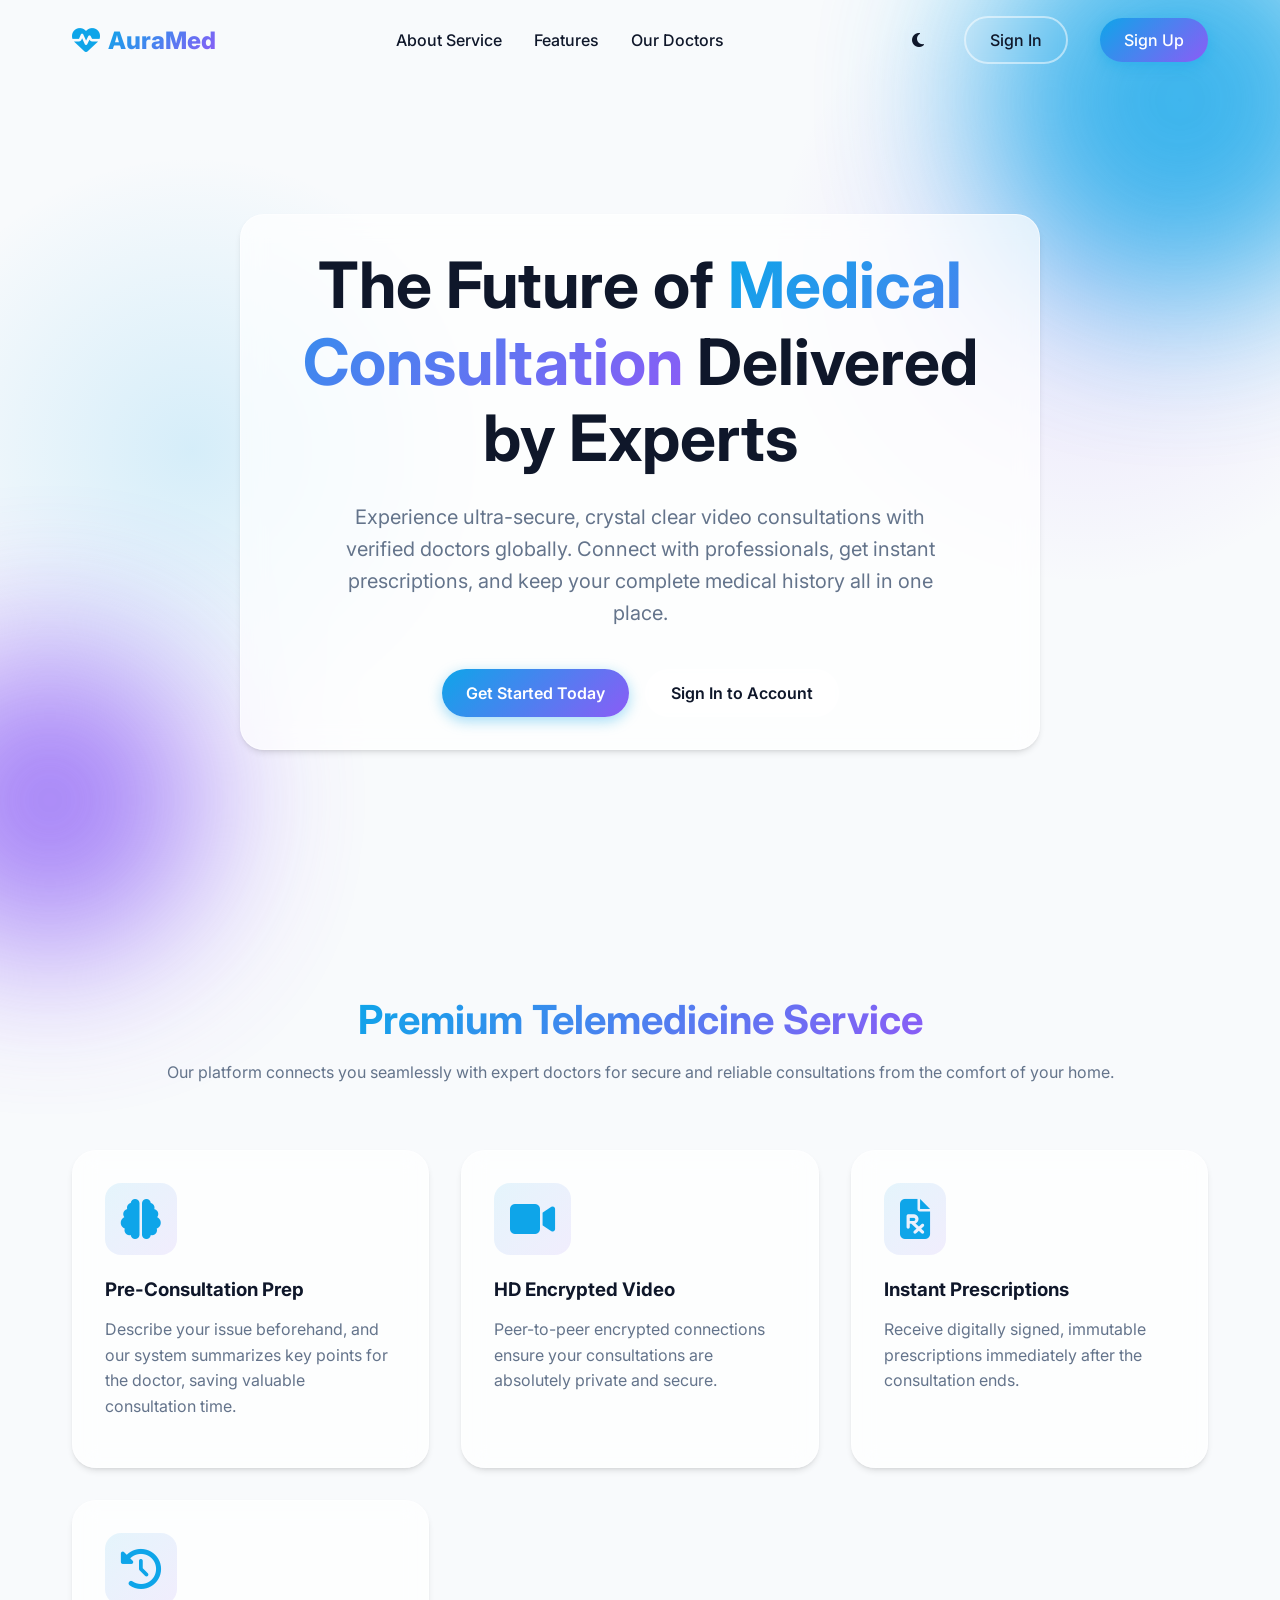
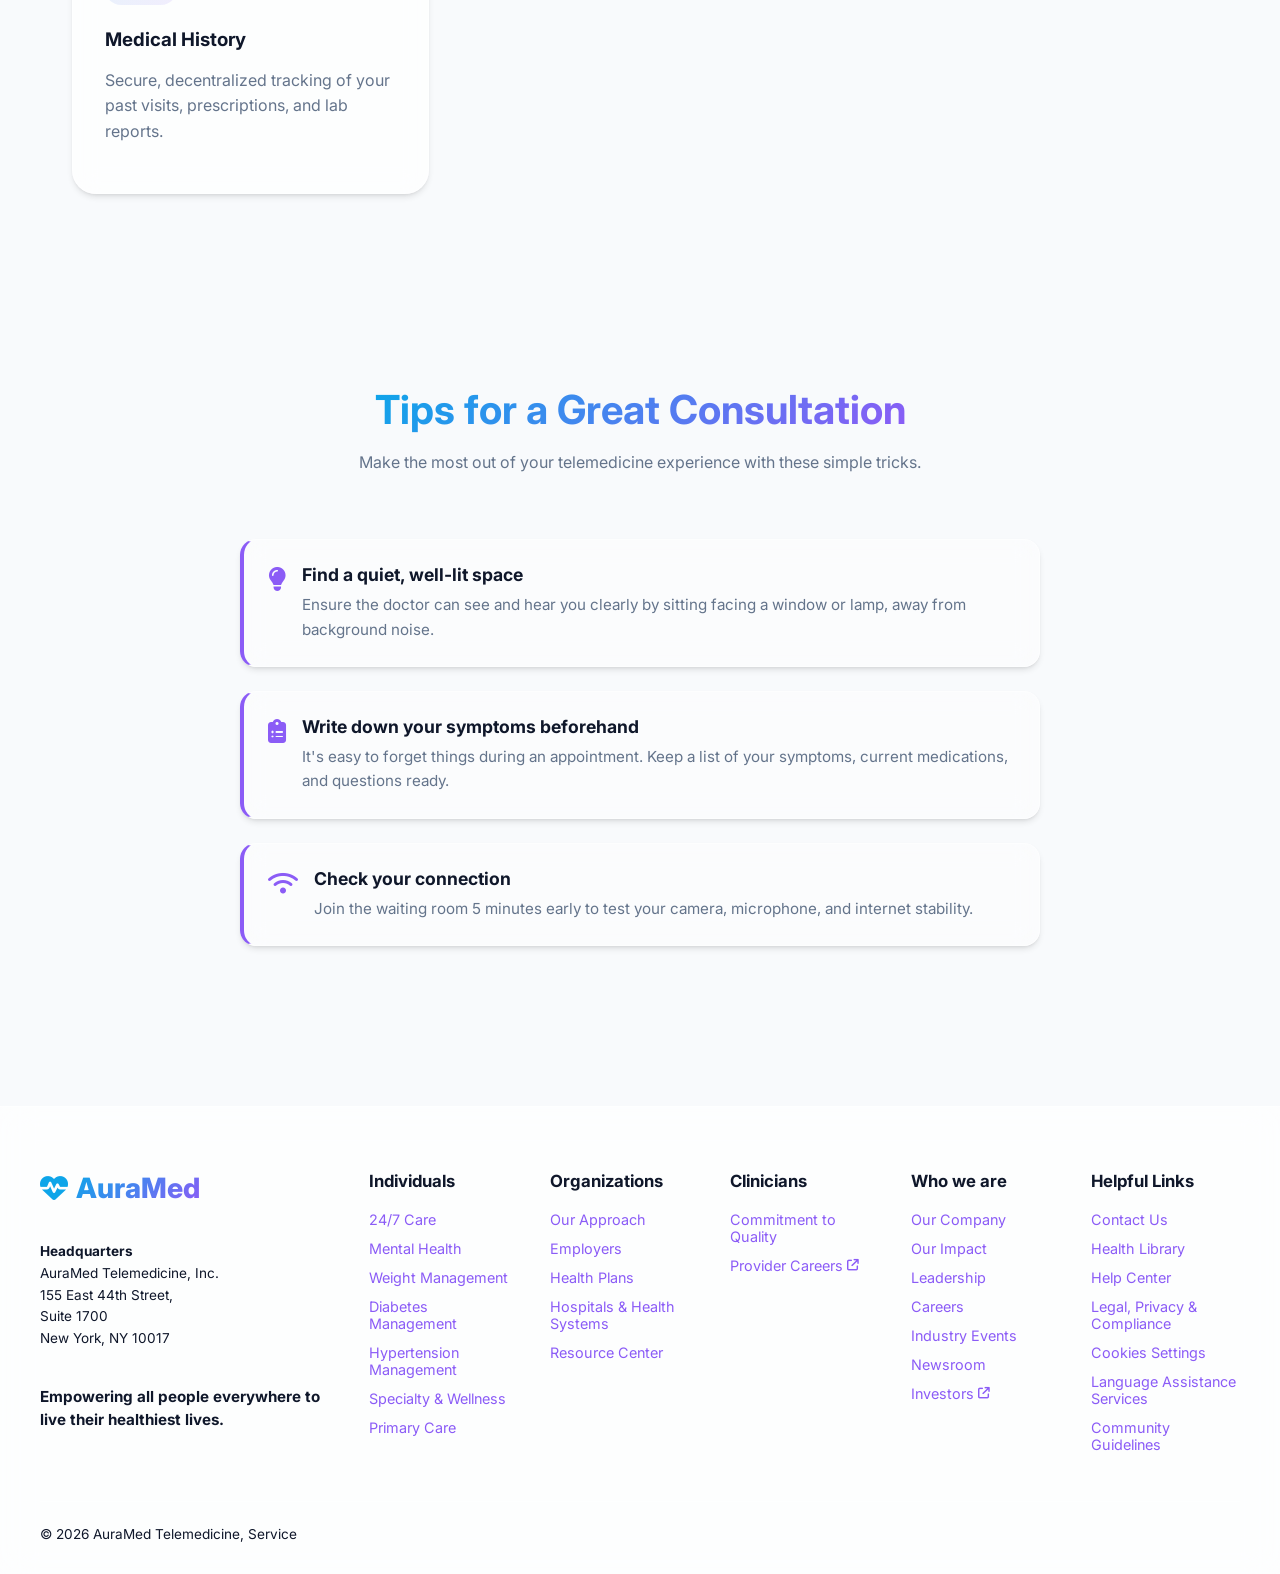
==== commit e6cea04d: "Index.html" ====
--- a/index.html
+++ b/index.html
@@ -188,7 +188,7 @@
         </div>
         
         <div class="footer-bottom-bar">
-            &copy; <script>document.write(new Date().getFullYear())</script> AuraMed Telemedicine, Inc. PL015954.A
+            &copy; <script>document.write(new Date().getFullYear())</script> AuraMed Telemedicine, Service
         </div>
     </footer>
 
